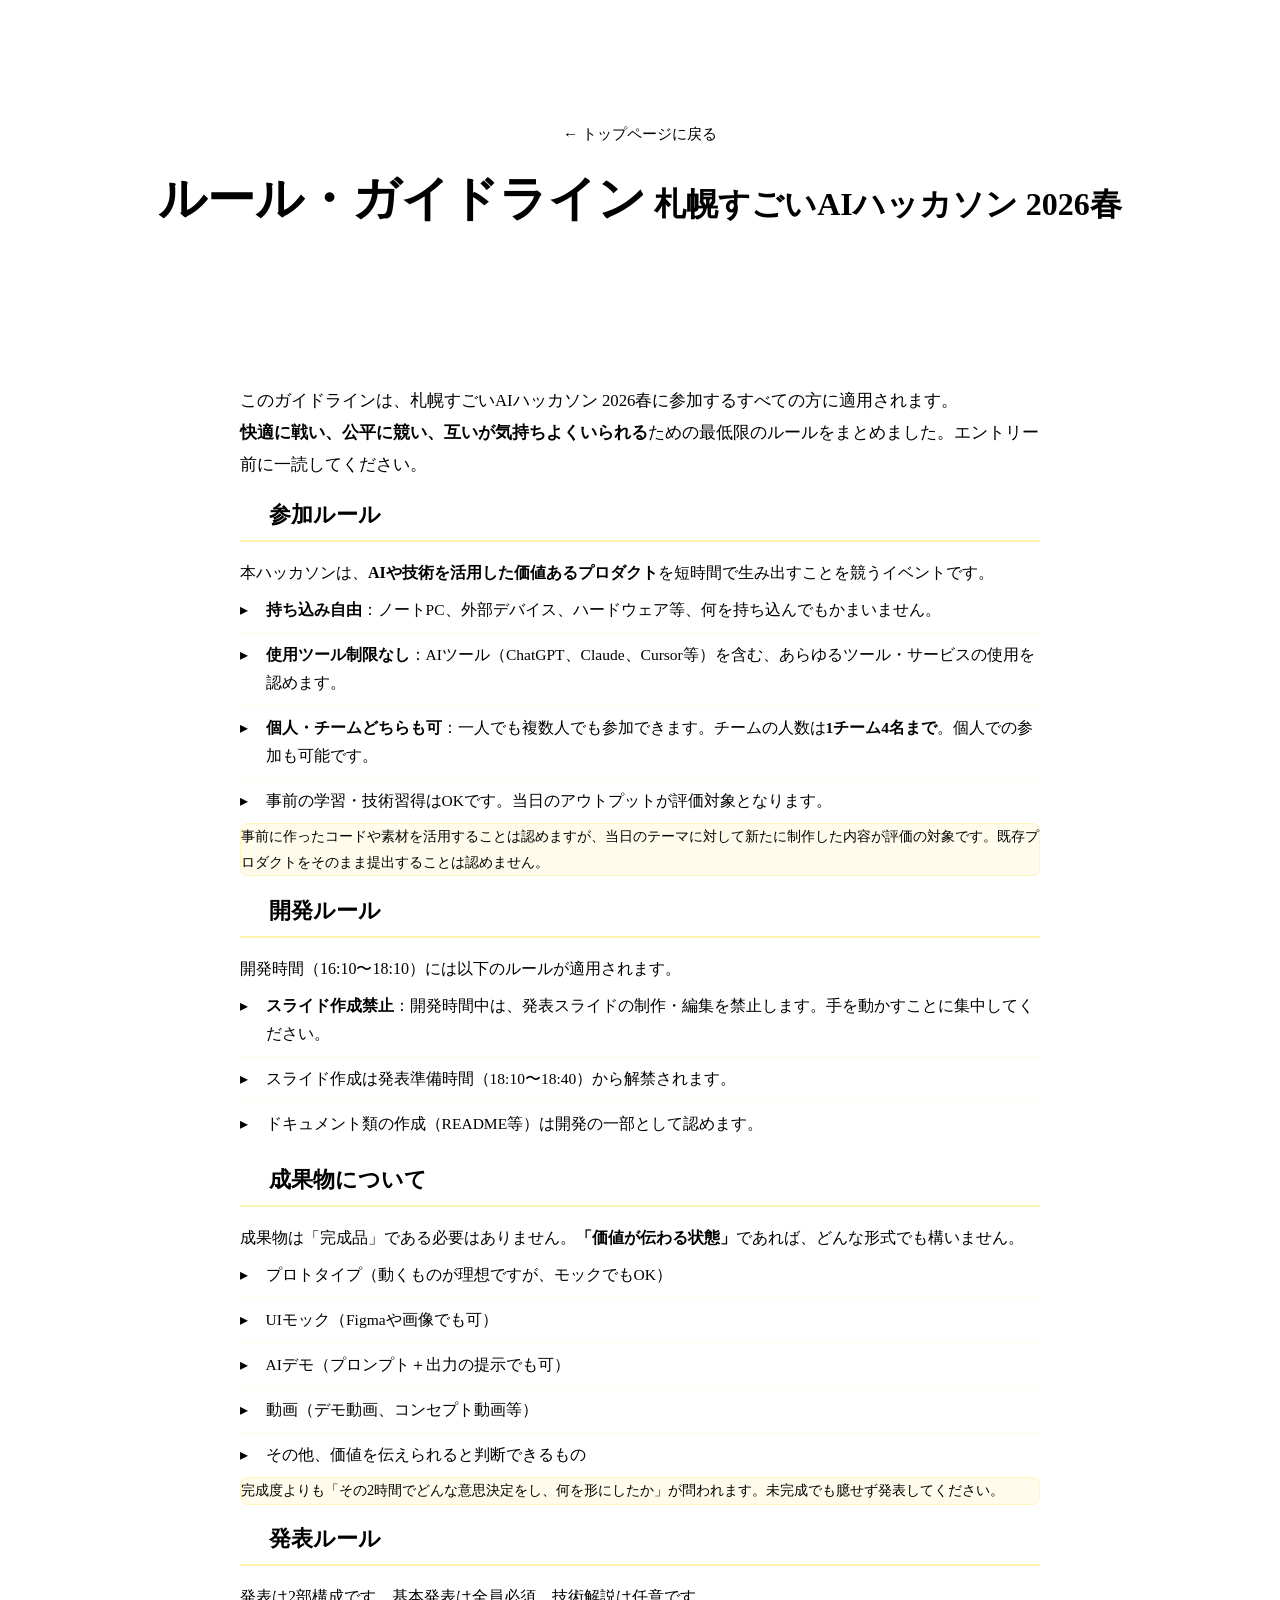
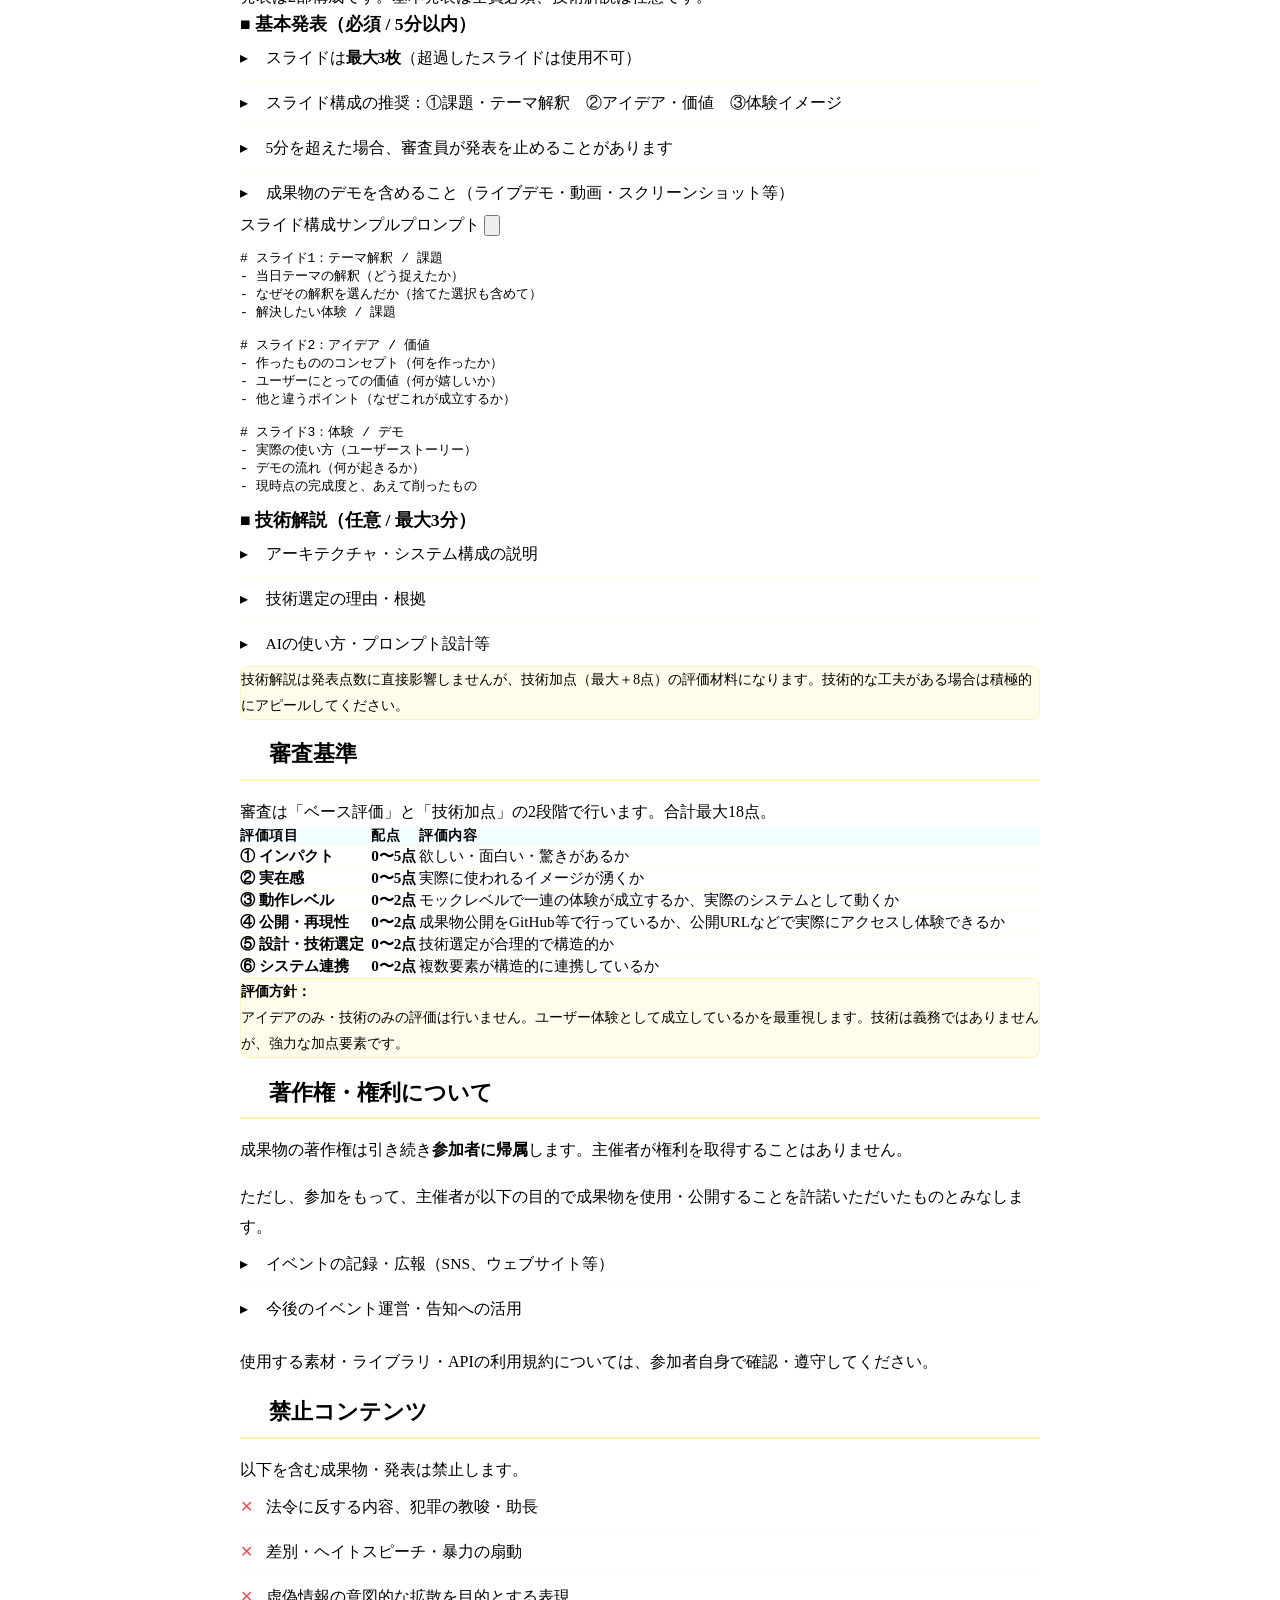
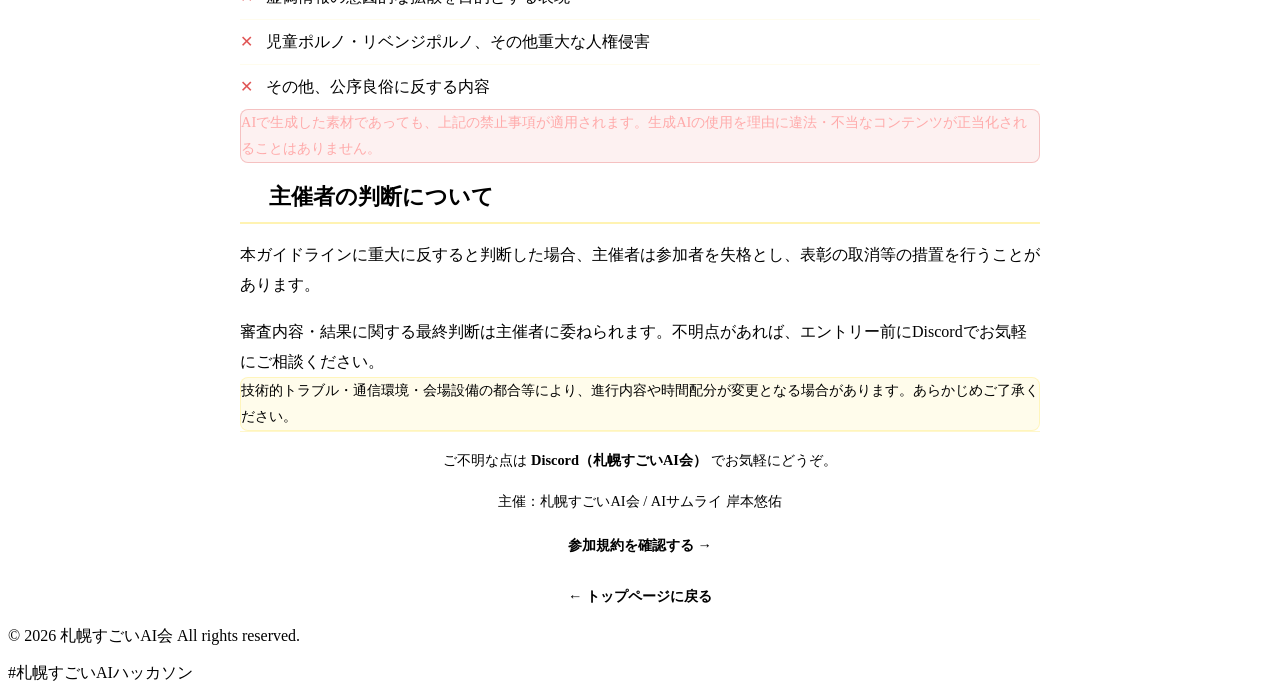
==== guideline.html @ fd15956c "update: content refresh" ====
<!DOCTYPE html>
<html lang="ja">
<head>
    <meta charset="UTF-8">
    <meta name="viewport" content="width=device-width, initial-scale=1.0">
    <title>ルール・ガイドライン | 札幌すごいAIハッカソン 2026春</title>
    <meta name="description" content="札幌すごいAIハッカソン 2026春の詳細ルールとガイドラインです。">
    <link rel="icon" type="image/png" href="images/logot.png">
    <link rel="apple-touch-icon" href="images/logot.png">
    <link rel="stylesheet" href="style.css">
    <link rel="preconnect" href="https://fonts.googleapis.com">
    <link rel="preconnect" href="https://fonts.gstatic.com" crossorigin>
    <link href="https://fonts.googleapis.com/css2?family=Noto+Sans+JP:wght@400;700;900&display=swap" rel="stylesheet">
    <style>
        .guideline-hero {
            min-height: 40vh;
            display: flex;
            flex-direction: column;
            justify-content: center;
            align-items: center;
            background: radial-gradient(ellipse at center top, #1a1400 0%, var(--dark-bg) 60%);
            padding: var(--spacing-xl) 0 var(--spacing-lg);
            text-align: center;
        }

        .back-link {
            display: inline-block;
            color: var(--text-secondary);
            text-decoration: none;
            margin-bottom: var(--spacing-md);
            transition: all 0.3s ease;
            font-size: 0.95rem;
        }

        .back-link:hover {
            color: var(--film-cyan);
            transform: translateX(-4px);
        }

        .guideline-body {
            background: var(--dark-surface);
            padding: var(--spacing-xl) 0;
        }

        .guideline-content {
            max-width: 800px;
            margin: 0 auto;
        }

        .guideline-intro {
            font-size: 1.05rem;
            color: var(--text-secondary);
            line-height: 1.9;
            margin-bottom: var(--spacing-xl);
            padding: var(--spacing-md);
            background: var(--dark-elevated);
            border-left: 4px solid var(--film-purple);
            border-radius: 8px;
        }

        .guideline-section {
            margin-bottom: var(--spacing-xl);
        }

        .guideline-section-title {
            font-size: 1.4rem;
            font-weight: 900;
            margin-bottom: var(--spacing-md);
            padding-bottom: 0.6rem;
            border-bottom: 2px solid rgba(255, 214, 0, 0.3);
            display: flex;
            align-items: center;
            gap: 0.6rem;
        }

        .guideline-section-title .num {
            font-size: 0.85rem;
            font-weight: 700;
            letter-spacing: 0.2em;
            background: var(--accent-gradient);
            -webkit-background-clip: text;
            -webkit-text-fill-color: transparent;
            background-clip: text;
        }

        .guideline-section p {
            color: var(--text-secondary);
            font-size: 1rem;
            line-height: 1.9;
            margin-bottom: var(--spacing-sm);
        }

        .guideline-section p strong {
            color: var(--text-primary);
            font-weight: 700;
        }

        .guideline-list {
            list-style: none;
            padding: 0;
            margin: var(--spacing-sm) 0;
        }

        .guideline-list li {
            padding: 0.5rem 0 0.5rem 1.6rem;
            position: relative;
            color: var(--text-secondary);
            font-size: 0.97rem;
            line-height: 1.8;
            border-bottom: 1px solid rgba(255, 214, 0, 0.07);
        }

        .guideline-list li:last-child {
            border-bottom: none;
        }

        .guideline-list li::before {
            content: "▸";
            position: absolute;
            left: 0;
            color: var(--film-purple);
        }

        .guideline-list.danger li::before {
            content: "✕";
            color: #e05555;
        }

        .guideline-note {
            margin-top: var(--spacing-md);
            padding: var(--spacing-sm) var(--spacing-md);
            background: rgba(255, 214, 0, 0.08);
            border-radius: 8px;
            border: 1px solid rgba(255, 214, 0, 0.2);
            font-size: 0.9rem;
            color: var(--text-secondary);
            line-height: 1.8;
        }

        .guideline-warning {
            margin-top: var(--spacing-md);
            padding: var(--spacing-sm) var(--spacing-md);
            background: rgba(224, 85, 85, 0.08);
            border-radius: 8px;
            border: 1px solid rgba(224, 85, 85, 0.3);
            font-size: 0.9rem;
            color: #ffaaaa;
            line-height: 1.8;
        }

        .judging-table {
            width: 100%;
            border-collapse: collapse;
            margin: var(--spacing-md) 0;
        }

        .judging-table th,
        .judging-table td {
            padding: 0.8rem var(--spacing-sm);
            text-align: left;
            border-bottom: 1px solid rgba(255, 214, 0, 0.1);
            font-size: 0.95rem;
        }

        .judging-table th {
            font-weight: 700;
            color: var(--film-cyan);
            background: rgba(0, 229, 255, 0.05);
            font-size: 0.85rem;
            letter-spacing: 0.05em;
        }

        .judging-table td {
            color: var(--text-secondary);
        }

        .judging-table td:first-child {
            color: var(--text-primary);
            font-weight: 700;
            white-space: nowrap;
        }

        .score-col {
            color: var(--film-purple) !important;
            font-weight: 700 !important;
            white-space: nowrap;
        }

        .guideline-footer-note {
            margin-top: var(--spacing-xl);
            padding-top: var(--spacing-lg);
            border-top: 1px solid rgba(255, 214, 0, 0.2);
            text-align: center;
            color: var(--text-secondary);
            font-size: 0.9rem;
            line-height: 1.9;
        }

        .guideline-footer-note a {
            color: var(--film-purple);
            text-decoration: none;
            font-weight: 700;
        }

        .guideline-footer-note a:hover {
            color: var(--film-cyan);
        }

    </style>
</head>
<body>

    <!-- Hero -->
    <div class="guideline-hero">
        <div class="container">
            <a href="index.html" class="back-link">← トップページに戻る</a>
            <h1 class="hero-title" style="animation: none;">
                <span class="title-main" style="font-size: clamp(1.8rem, 5vw, 3rem);">ルール・ガイドライン</span>
                <span class="title-sub">札幌すごいAIハッカソン 2026春</span>
            </h1>
        </div>
    </div>

    <!-- Body -->
    <div class="guideline-body">
        <div class="container">
            <div class="guideline-content">

                <p class="guideline-intro">
                    このガイドラインは、札幌すごいAIハッカソン 2026春に参加するすべての方に適用されます。<br>
                    <strong>快適に戦い、公平に競い、互いが気持ちよくいられる</strong>ための最低限のルールをまとめました。エントリー前に一読してください。
                </p>

                <!-- 1. 参加ルール -->
                <div class="guideline-section">
                    <h2 class="guideline-section-title">
                        <span class="num">01</span>参加ルール
                    </h2>
                    <p>
                        本ハッカソンは、<strong>AIや技術を活用した価値あるプロダクト</strong>を短時間で生み出すことを競うイベントです。
                    </p>
                    <ul class="guideline-list">
                        <li><strong>持ち込み自由</strong>：ノートPC、外部デバイス、ハードウェア等、何を持ち込んでもかまいません。</li>
                        <li><strong>使用ツール制限なし</strong>：AIツール（ChatGPT、Claude、Cursor等）を含む、あらゆるツール・サービスの使用を認めます。</li>
                        <li><strong>個人・チームどちらも可</strong>：一人でも複数人でも参加できます。チームの人数は<strong>1チーム4名まで</strong>。個人での参加も可能です。</li>
                        <li>事前の学習・技術習得はOKです。当日のアウトプットが評価対象となります。</li>
                    </ul>
                    <div class="guideline-note">
                        事前に作ったコードや素材を活用することは認めますが、当日のテーマに対して新たに制作した内容が評価の対象です。既存プロダクトをそのまま提出することは認めません。
                    </div>
                </div>

                <!-- 2. 開発ルール -->
                <div class="guideline-section">
                    <h2 class="guideline-section-title">
                        <span class="num">02</span>開発ルール
                    </h2>
                    <p>開発時間（16:10〜18:10）には以下のルールが適用されます。</p>
                    <ul class="guideline-list">
                        <li><strong>スライド作成禁止</strong>：開発時間中は、発表スライドの制作・編集を禁止します。手を動かすことに集中してください。</li>
                        <li>スライド作成は発表準備時間（18:10〜18:40）から解禁されます。</li>
                        <li>ドキュメント類の作成（README等）は開発の一部として認めます。</li>
                    </ul>
                </div>

                <!-- 3. 成果物について -->
                <div class="guideline-section">
                    <h2 class="guideline-section-title">
                        <span class="num">03</span>成果物について
                    </h2>
                    <p>
                        成果物は「完成品」である必要はありません。<strong>「価値が伝わる状態」</strong>であれば、どんな形式でも構いません。
                    </p>
                    <ul class="guideline-list">
                        <li>プロトタイプ（動くものが理想ですが、モックでもOK）</li>
                        <li>UIモック（Figmaや画像でも可）</li>
                        <li>AIデモ（プロンプト＋出力の提示でも可）</li>
                        <li>動画（デモ動画、コンセプト動画等）</li>
                        <li>その他、価値を伝えられると判断できるもの</li>
                    </ul>
                    <div class="guideline-note">
                        完成度よりも「その2時間でどんな意思決定をし、何を形にしたか」が問われます。未完成でも臆せず発表してください。
                    </div>
                </div>

                <!-- 4. 発表ルール -->
                <div class="guideline-section">
                    <h2 class="guideline-section-title">
                        <span class="num">04</span>発表ルール
                    </h2>
                    <p>発表は2部構成です。基本発表は全員必須、技術解説は任意です。</p>

                    <h3 style="font-size: 1.1rem; font-weight: 700; margin: var(--spacing-md) 0 var(--spacing-sm); color: var(--film-cyan);">■ 基本発表（必須 / 5分以内）</h3>
                    <ul class="guideline-list">
                        <li>スライドは<strong>最大3枚</strong>（超過したスライドは使用不可）</li>
                        <li>スライド構成の推奨：①課題・テーマ解釈　②アイデア・価値　③体験イメージ</li>
                        <li>5分を超えた場合、審査員が発表を止めることがあります</li>
                        <li>成果物のデモを含めること（ライブデモ・動画・スクリーンショット等）</li>
                    </ul>

                    <div class="prompt-block">
                        <div class="prompt-block-header">
                            <span class="prompt-block-label">スライド構成サンプルプロンプト</span>
                            <button class="prompt-copy-btn" onclick="copyPrompt(this)" title="コピー"><svg xmlns="http://www.w3.org/2000/svg" viewBox="0 0 24 24" fill="none" stroke="currentColor" stroke-width="2" stroke-linecap="round" stroke-linejoin="round"><rect x="9" y="9" width="13" height="13" rx="2"/><path d="M5 15H4a2 2 0 0 1-2-2V4a2 2 0 0 1 2-2h9a2 2 0 0 1 2 2v1"/></svg></button>
                        </div>
                        <pre class="prompt-pre" id="slidePrompt"># スライド1：テーマ解釈 / 課題
- 当日テーマの解釈（どう捉えたか）
- なぜその解釈を選んだか（捨てた選択も含めて）
- 解決したい体験 / 課題

# スライド2：アイデア / 価値
- 作ったもののコンセプト（何を作ったか）
- ユーザーにとっての価値（何が嬉しいか）
- 他と違うポイント（なぜこれが成立するか）

# スライド3：体験 / デモ
- 実際の使い方（ユーザーストーリー）
- デモの流れ（何が起きるか）
- 現時点の完成度と、あえて削ったもの</pre>
                    </div>

                    <h3 style="font-size: 1.1rem; font-weight: 700; margin: var(--spacing-md) 0 var(--spacing-sm); color: var(--film-cyan);">■ 技術解説（任意 / 最大3分）</h3>
                    <ul class="guideline-list">
                        <li>アーキテクチャ・システム構成の説明</li>
                        <li>技術選定の理由・根拠</li>
                        <li>AIの使い方・プロンプト設計等</li>
                    </ul>
                    <div class="guideline-note">
                        技術解説は発表点数に直接影響しませんが、技術加点（最大＋8点）の評価材料になります。技術的な工夫がある場合は積極的にアピールしてください。
                    </div>
                </div>

                <!-- 5. 審査基準 -->
                <div class="guideline-section">
                    <h2 class="guideline-section-title">
                        <span class="num">05</span>審査基準
                    </h2>
                    <p>審査は「ベース評価」と「技術加点」の2段階で行います。合計最大18点。</p>

                    <table class="judging-table">
                        <thead>
                            <tr>
                                <th>評価項目</th>
                                <th>配点</th>
                                <th>評価内容</th>
                            </tr>
                        </thead>
                        <tbody>
                            <tr>
                                <td>① インパクト</td>
                                <td class="score-col">0〜5点</td>
                                <td>欲しい・面白い・驚きがあるか</td>
                            </tr>
                            <tr>
                                <td>② 実在感</td>
                                <td class="score-col">0〜5点</td>
                                <td>実際に使われるイメージが湧くか</td>
                            </tr>
                            <tr>
                                <td>③ 動作レベル</td>
                                <td class="score-col">0〜2点</td>
                                <td>モックレベルで一連の体験が成立するか、実際のシステムとして動くか</td>
                            </tr>
                            <tr>
                                <td>④ 公開・再現性</td>
                                <td class="score-col">0〜2点</td>
                                <td>成果物公開をGitHub等で行っているか、公開URLなどで実際にアクセスし体験できるか</td>
                            </tr>
                            <tr>
                                <td>⑤ 設計・技術選定</td>
                                <td class="score-col">0〜2点</td>
                                <td>技術選定が合理的で構造的か</td>
                            </tr>
                            <tr>
                                <td>⑥ システム連携</td>
                                <td class="score-col">0〜2点</td>
                                <td>複数要素が構造的に連携しているか</td>
                            </tr>
                        </tbody>
                    </table>

                    <div class="guideline-note">
                        <strong>評価方針：</strong><br>
                        アイデアのみ・技術のみの評価は行いません。ユーザー体験として成立しているかを最重視します。技術は義務ではありませんが、強力な加点要素です。
                    </div>
                </div>

                <!-- 6. 著作権・権利 -->
                <div class="guideline-section">
                    <h2 class="guideline-section-title">
                        <span class="num">06</span>著作権・権利について
                    </h2>
                    <p>
                        成果物の著作権は引き続き<strong>参加者に帰属</strong>します。主催者が権利を取得することはありません。
                    </p>
                    <p>ただし、参加をもって、主催者が以下の目的で成果物を使用・公開することを許諾いただいたものとみなします。</p>
                    <ul class="guideline-list">
                        <li>イベントの記録・広報（SNS、ウェブサイト等）</li>
                        <li>今後のイベント運営・告知への活用</li>
                    </ul>
                    <p>使用する素材・ライブラリ・APIの利用規約については、参加者自身で確認・遵守してください。</p>
                </div>

                <!-- 7. 禁止コンテンツ -->
                <div class="guideline-section">
                    <h2 class="guideline-section-title">
                        <span class="num">07</span>禁止コンテンツ
                    </h2>
                    <p>以下を含む成果物・発表は禁止します。</p>
                    <ul class="guideline-list danger">
                        <li>法令に反する内容、犯罪の教唆・助長</li>
                        <li>差別・ヘイトスピーチ・暴力の扇動</li>
                        <li>虚偽情報の意図的な拡散を目的とする表現</li>
                        <li>児童ポルノ・リベンジポルノ、その他重大な人権侵害</li>
                        <li>その他、公序良俗に反する内容</li>
                    </ul>
                    <div class="guideline-warning">
                        AIで生成した素材であっても、上記の禁止事項が適用されます。生成AIの使用を理由に違法・不当なコンテンツが正当化されることはありません。
                    </div>
                </div>

                <!-- 8. 主催者の裁量 -->
                <div class="guideline-section">
                    <h2 class="guideline-section-title">
                        <span class="num">08</span>主催者の判断について
                    </h2>
                    <p>
                        本ガイドラインに重大に反すると判断した場合、主催者は参加者を失格とし、表彰の取消等の措置を行うことがあります。
                    </p>
                    <p>
                        審査内容・結果に関する最終判断は主催者に委ねられます。不明点があれば、エントリー前にDiscordでお気軽にご相談ください。
                    </p>
                    <div class="guideline-note">
                        技術的トラブル・通信環境・会場設備の都合等により、進行内容や時間配分が変更となる場合があります。あらかじめご了承ください。
                    </div>
                </div>

                <div class="guideline-footer-note">
                    <p>ご不明な点は <a href="https://discord.gg/Ve2tQeN7cw" target="_blank" rel="noopener noreferrer">Discord（札幌すごいAI会）</a> でお気軽にどうぞ。</p>
                    <p style="margin-top: 0.5rem;">主催：札幌すごいAI会 / AIサムライ 岸本悠佑</p>
                    <p style="margin-top: 1rem;"><a href="conditions.html" target="_blank" rel="noopener noreferrer">参加規約を確認する →</a></p>
                    <p style="margin-top: 1.5rem;"><a href="index.html">← トップページに戻る</a></p>
                </div>

            </div>
        </div>
    </div>

    <!-- Footer -->
    <footer class="footer">
        <div class="container">
            <div class="footer-bottom">
                <p>&copy; 2026 札幌すごいAI会 All rights reserved.</p>
                <p class="footer-hashtag">#札幌すごいAIハッカソン</p>
            </div>
        </div>
    </footer>

    <script>
        const ICON_COPY  = '<svg xmlns="http://www.w3.org/2000/svg" viewBox="0 0 24 24" fill="none" stroke="currentColor" stroke-width="2" stroke-linecap="round" stroke-linejoin="round"><rect x="9" y="9" width="13" height="13" rx="2"/><path d="M5 15H4a2 2 0 0 1-2-2V4a2 2 0 0 1 2-2h9a2 2 0 0 1 2 2v1"/></svg>';
        const ICON_CHECK = '<svg xmlns="http://www.w3.org/2000/svg" viewBox="0 0 24 24" fill="none" stroke="currentColor" stroke-width="2.5" stroke-linecap="round" stroke-linejoin="round"><polyline points="20 6 9 17 4 12"/></svg>';
        function copyPrompt(btn) {
            const pre = btn.closest('.prompt-block').querySelector('.prompt-pre');
            navigator.clipboard.writeText(pre.textContent).then(() => {
                btn.innerHTML = ICON_CHECK;
                btn.classList.add('copied');
                setTimeout(() => {
                    btn.innerHTML = ICON_COPY;
                    btn.classList.remove('copied');
                }, 2000);
            });
        }
    </script>
</body>
</html>
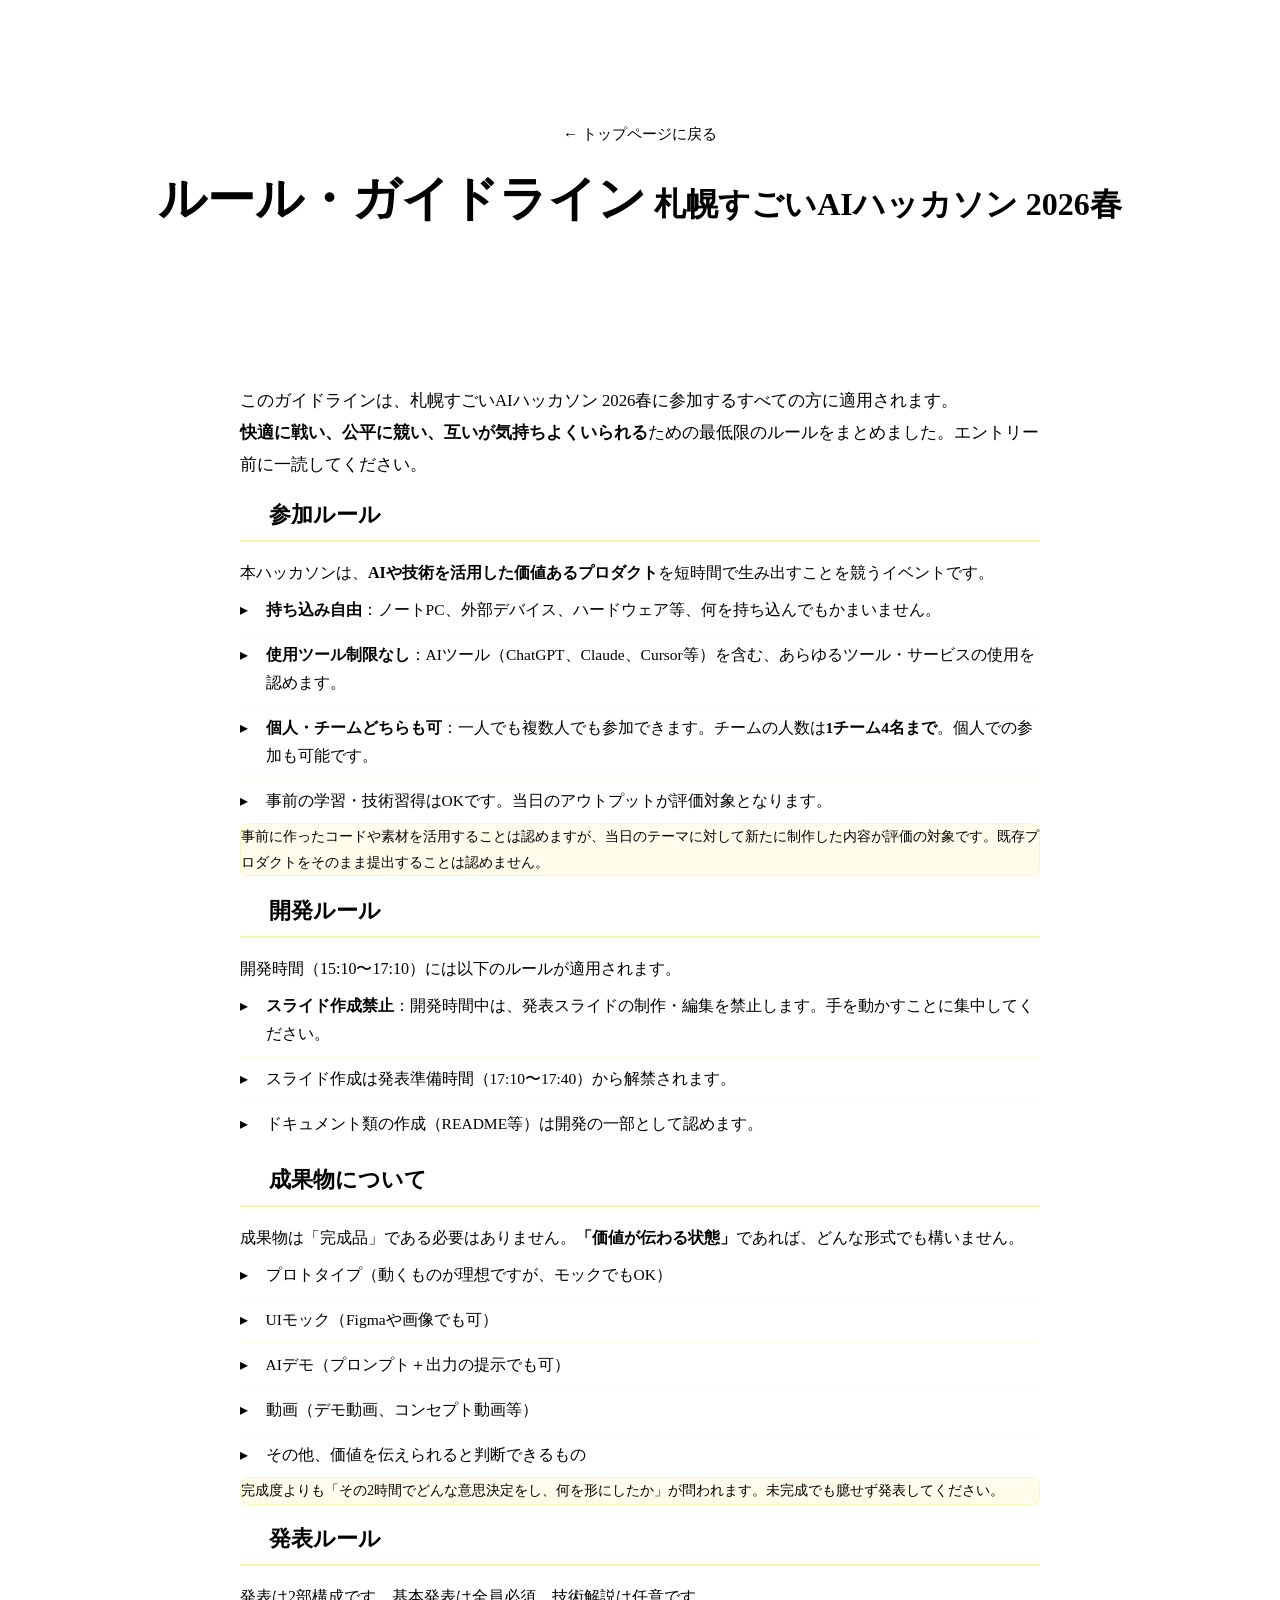
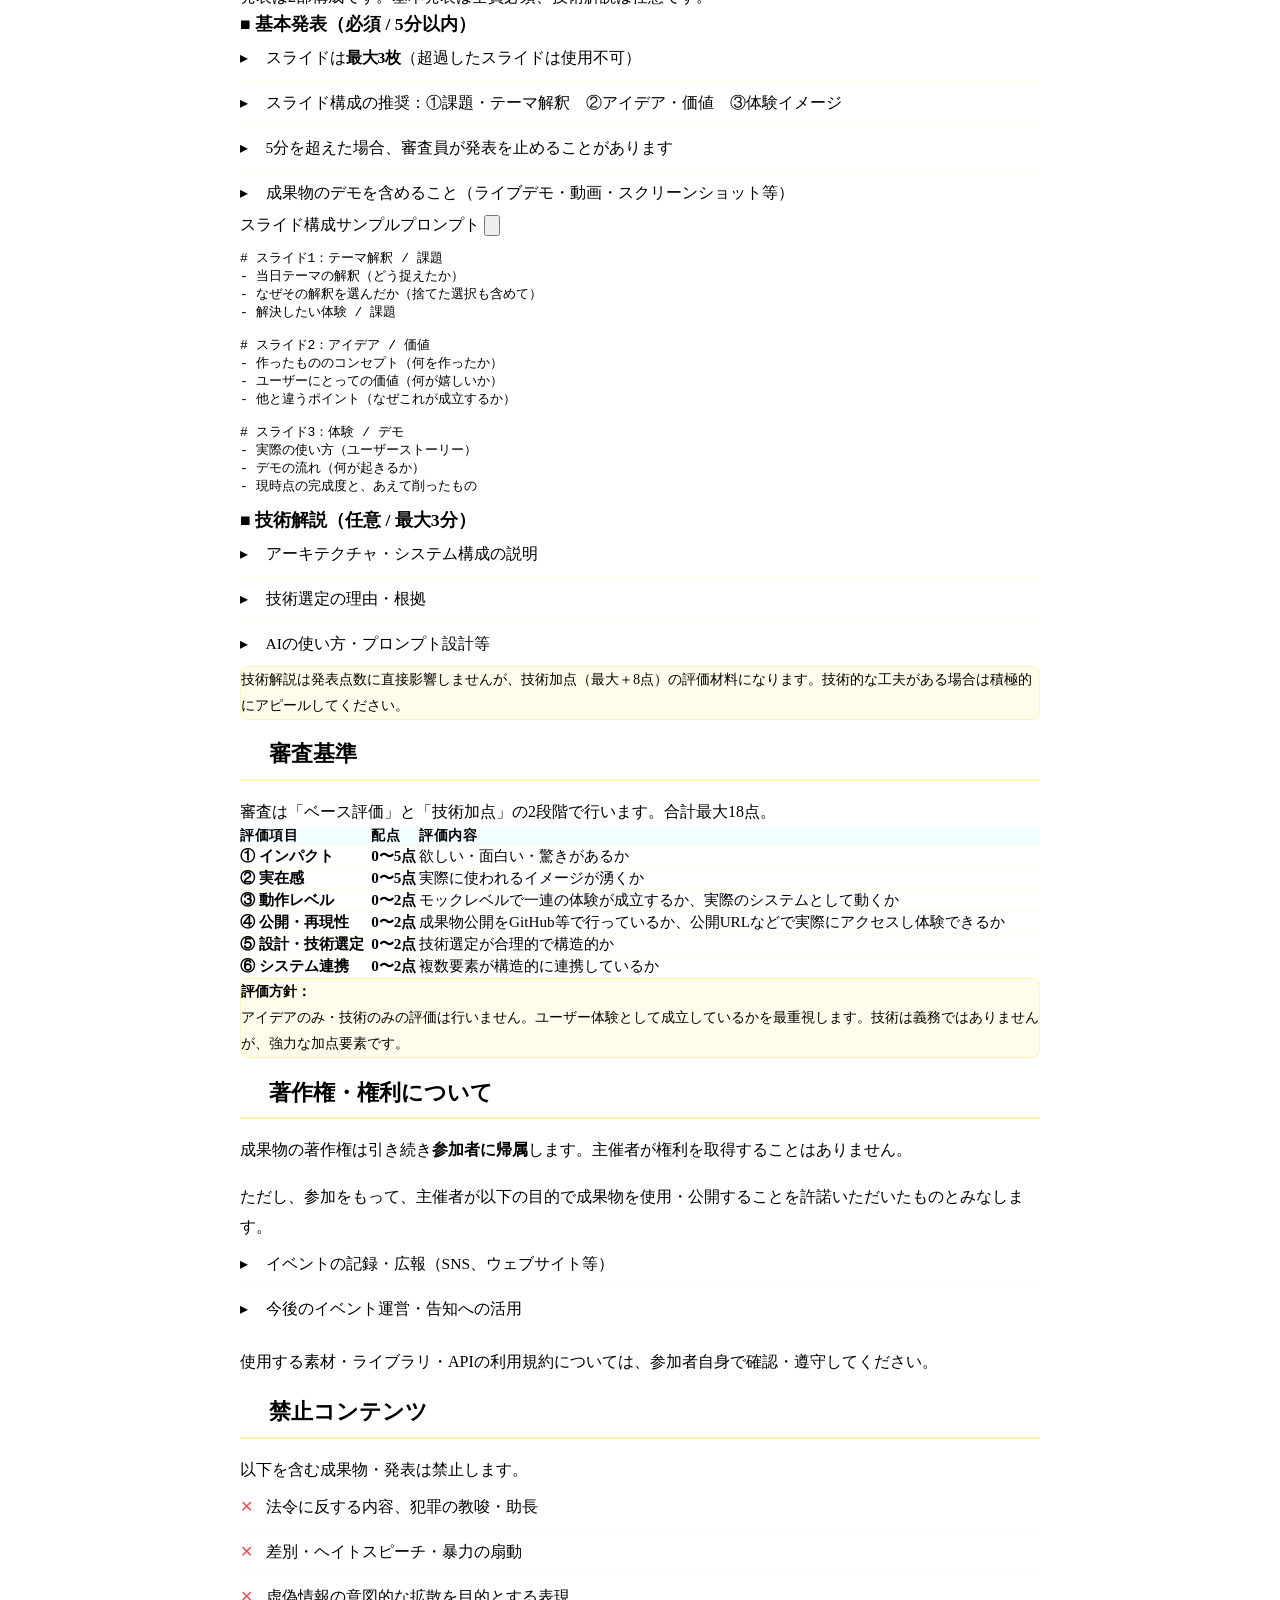
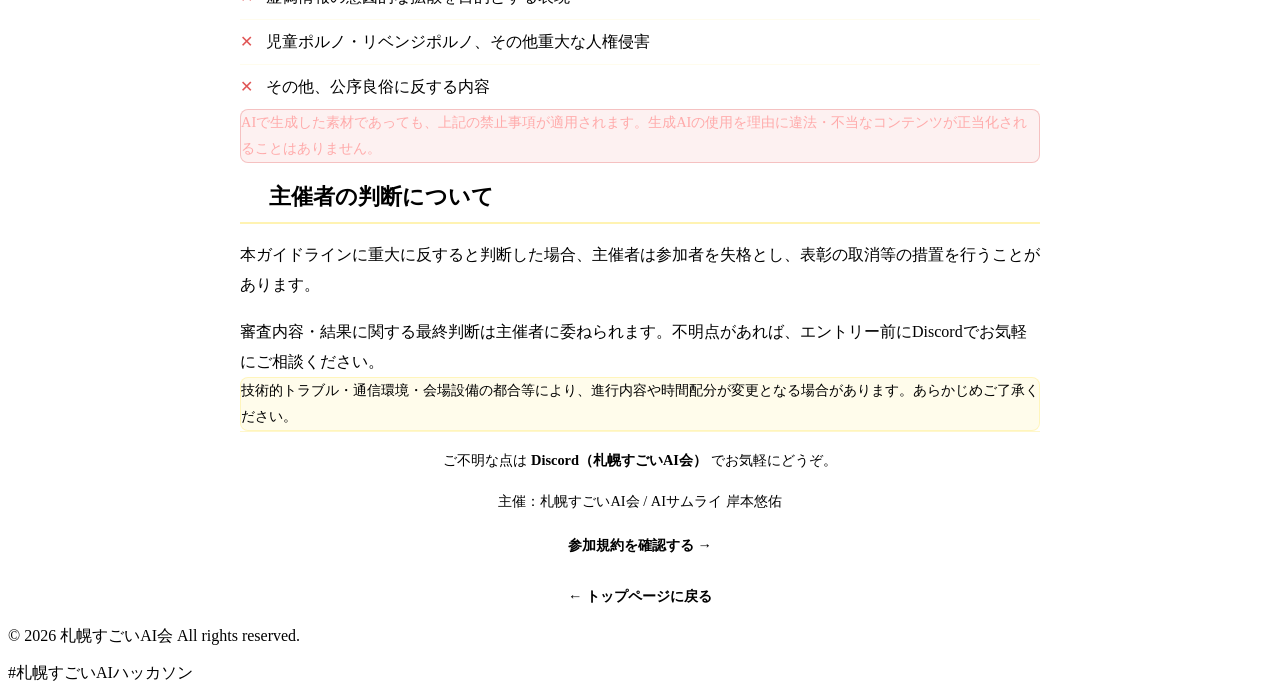
==== commit 2b5e89ec: "change time" ====
--- a/guideline.html
+++ b/guideline.html
@@ -255,10 +255,10 @@
                     <h2 class="guideline-section-title">
                         <span class="num">02</span>開発ルール
                     </h2>
-                    <p>開発時間（16:10〜18:10）には以下のルールが適用されます。</p>
+                    <p>開発時間（15:10〜17:10）には以下のルールが適用されます。</p>
                     <ul class="guideline-list">
                         <li><strong>スライド作成禁止</strong>：開発時間中は、発表スライドの制作・編集を禁止します。手を動かすことに集中してください。</li>
-                        <li>スライド作成は発表準備時間（18:10〜18:40）から解禁されます。</li>
+                        <li>スライド作成は発表準備時間（17:10〜17:40）から解禁されます。</li>
                         <li>ドキュメント類の作成（README等）は開発の一部として認めます。</li>
                     </ul>
                 </div>
